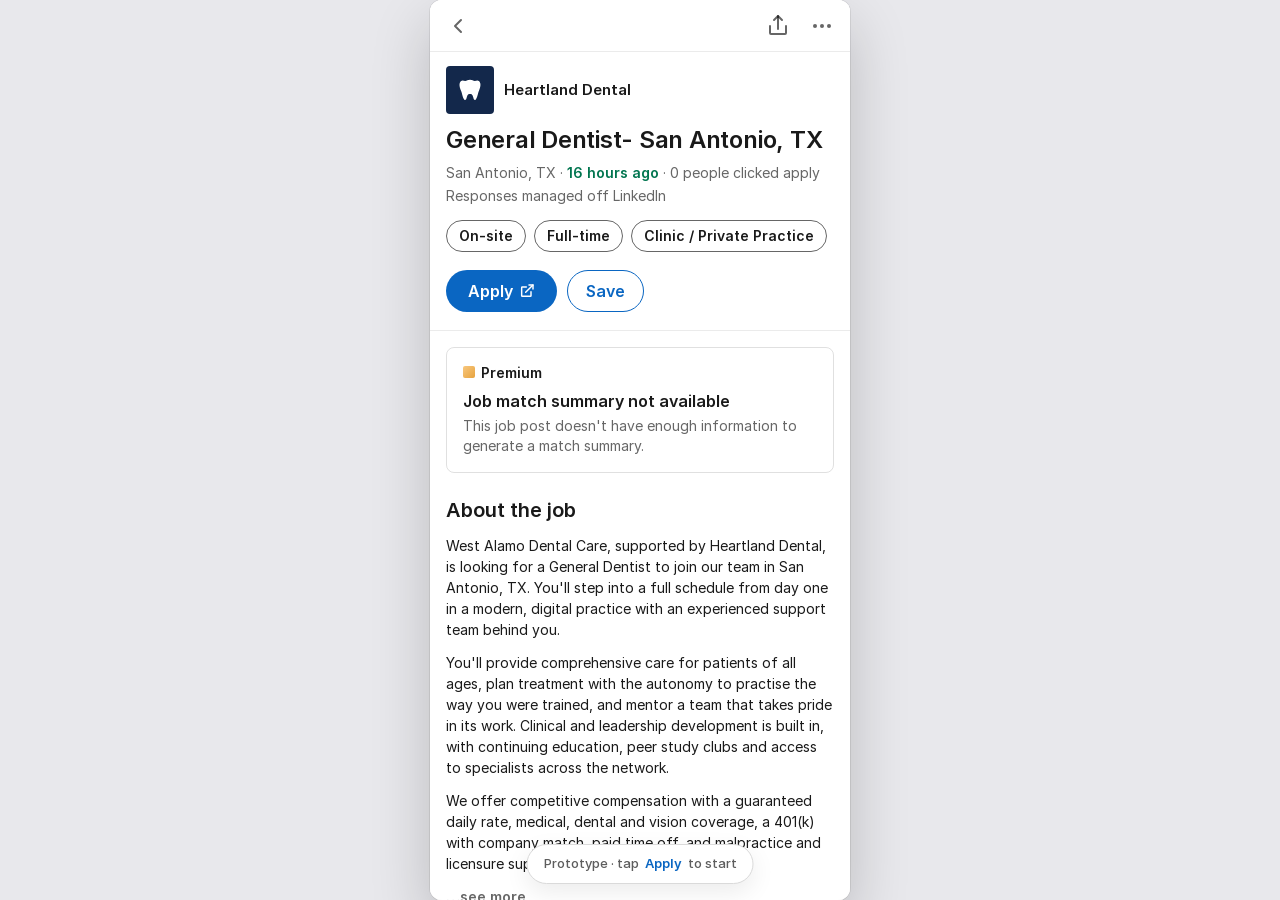
==== index.html @ 83ac1733 "Initial v2" ====
<!doctype html>
<html lang="en">
<head>
<meta charset="utf-8">
<meta name="viewport" content="width=device-width, initial-scale=1, viewport-fit=cover">
<meta name="robots" content="noindex">
<title>SonicApply · General Dentist, West Alamo Dental Care</title>
<link rel="icon" href="assets/linkedin-bug.png">
<style>
/* Mobile-only prototype. On a phone the app fills the screen; on a wider screen it sits in a phone-width column so the mobile layout always applies. */
* { box-sizing: border-box; }
html, body { height: 100%; margin: 0; background: #fff; }
iframe { display: block; width: 100%; height: 100%; border: 0; background: #fff; }
@media (min-width: 600px) {
  html, body { background: #E8E8EC; }
  iframe { width: 420px; height: min(100%, 900px); margin: 0 auto; position: relative; top: 50%; transform: translateY(-50%); box-shadow: 0 0 0 1px rgba(0,0,0,.08), 0 24px 60px rgba(0,0,0,.2); border-radius: 12px; }
}
</style>
</head>
<body>
<iframe src="app.html" title="SonicApply prototype"></iframe>
</body>
</html>
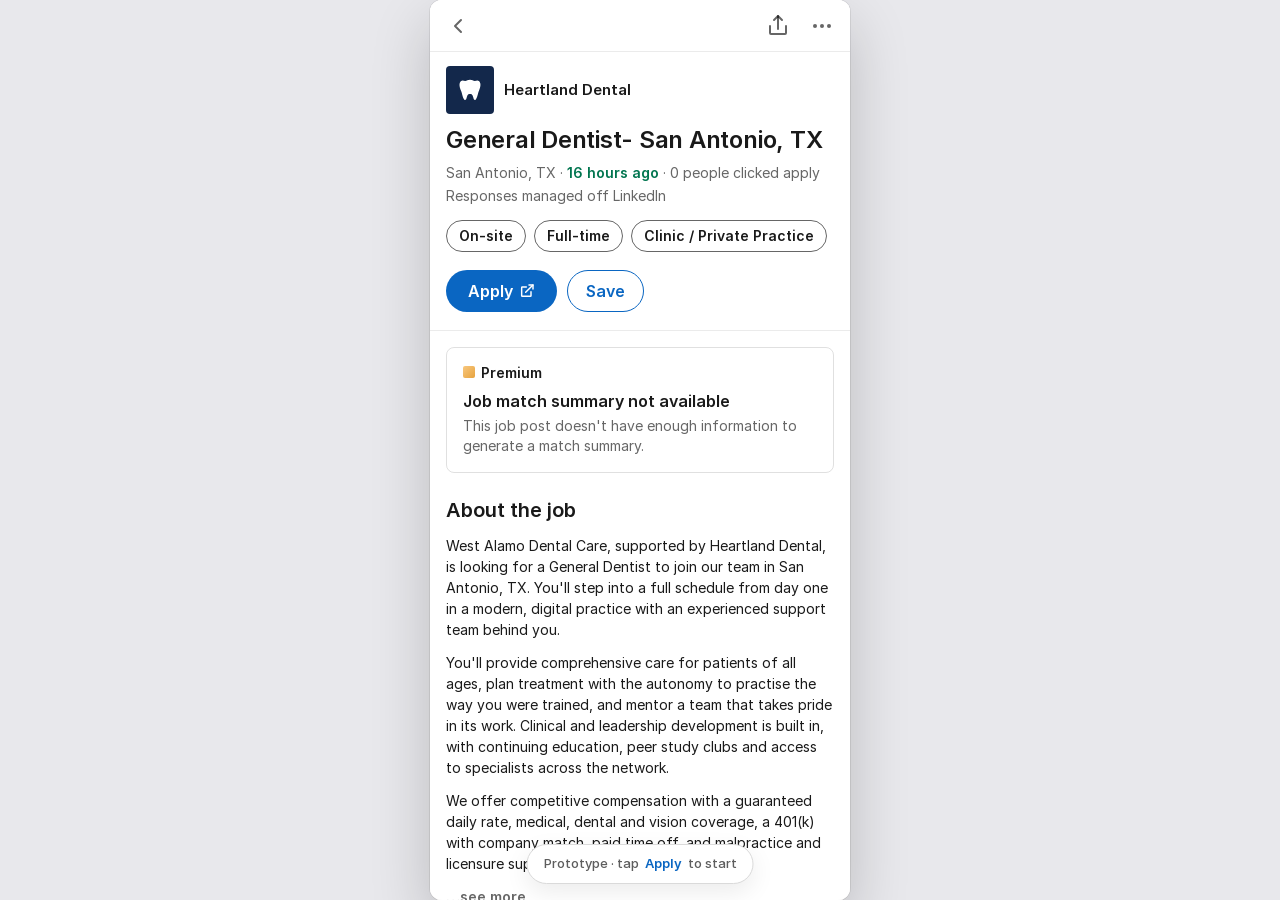
==== commit 924274c3: "Add AI match % recommendations variant (?v=match or /match) Co-Authored-By: Claude Sonnet 5.5 <norep" ====
--- a/index.html
+++ b/index.html
@@ -18,6 +18,7 @@
 </style>
 </head>
 <body>
-<iframe src="app.html" title="SonicApply prototype"></iframe>
+<iframe id="app" title="SonicApply prototype"></iframe>
+<script>document.getElementById("app").src = "app.html" + location.search;</script>
 </body>
 </html>
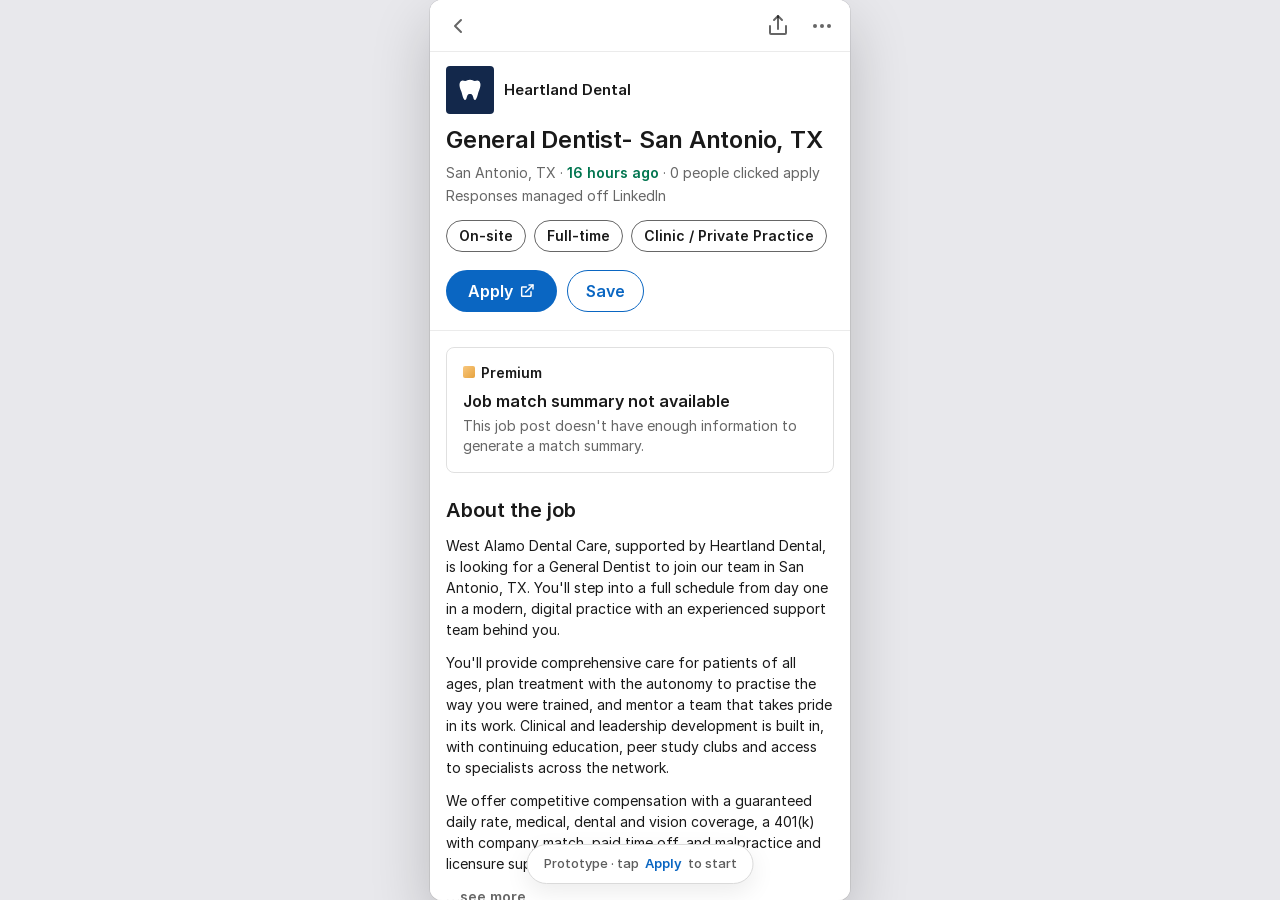
==== commit 3f618eb2: "Remove AI match variant; new step 2 statement with autofill icon; remove search button, lightbulb an" ====
--- a/index.html
+++ b/index.html
@@ -18,7 +18,6 @@
 </style>
 </head>
 <body>
-<iframe id="app" title="SonicApply prototype"></iframe>
-<script>document.getElementById("app").src = "app.html" + location.search;</script>
+<iframe src="app.html" title="SonicApply prototype"></iframe>
 </body>
 </html>
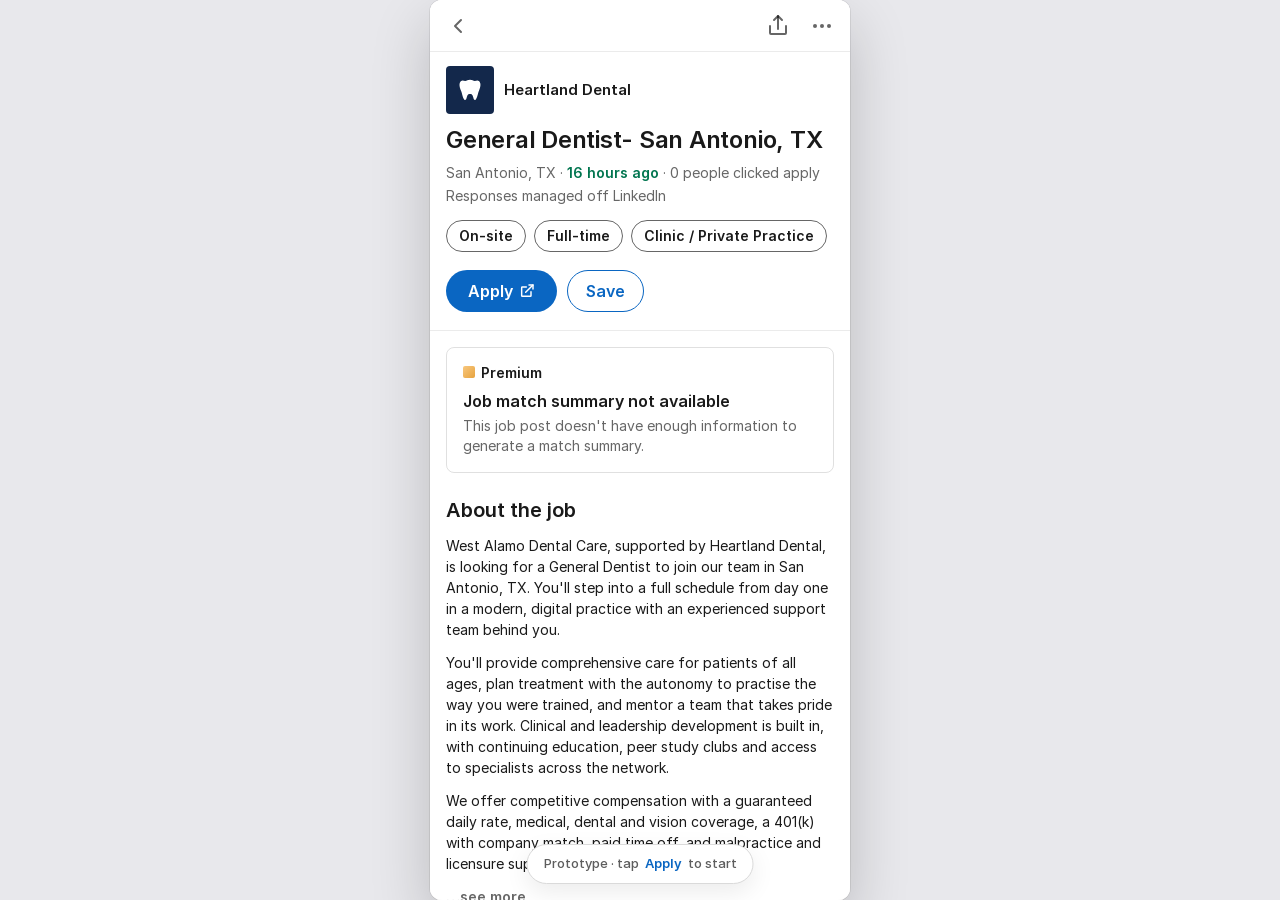
==== commit d7199d4a: "Add returning-user journeys: device-cookie flow (/cookie) and email-recognised flow (/no-cookie) wit" ====
--- a/index.html
+++ b/index.html
@@ -18,6 +18,7 @@
 </style>
 </head>
 <body>
-<iframe src="app.html" title="SonicApply prototype"></iframe>
+<iframe id="app" title="SonicApply prototype"></iframe>
+<script>document.getElementById("app").src = "app.html" + location.search;</script>
 </body>
 </html>
